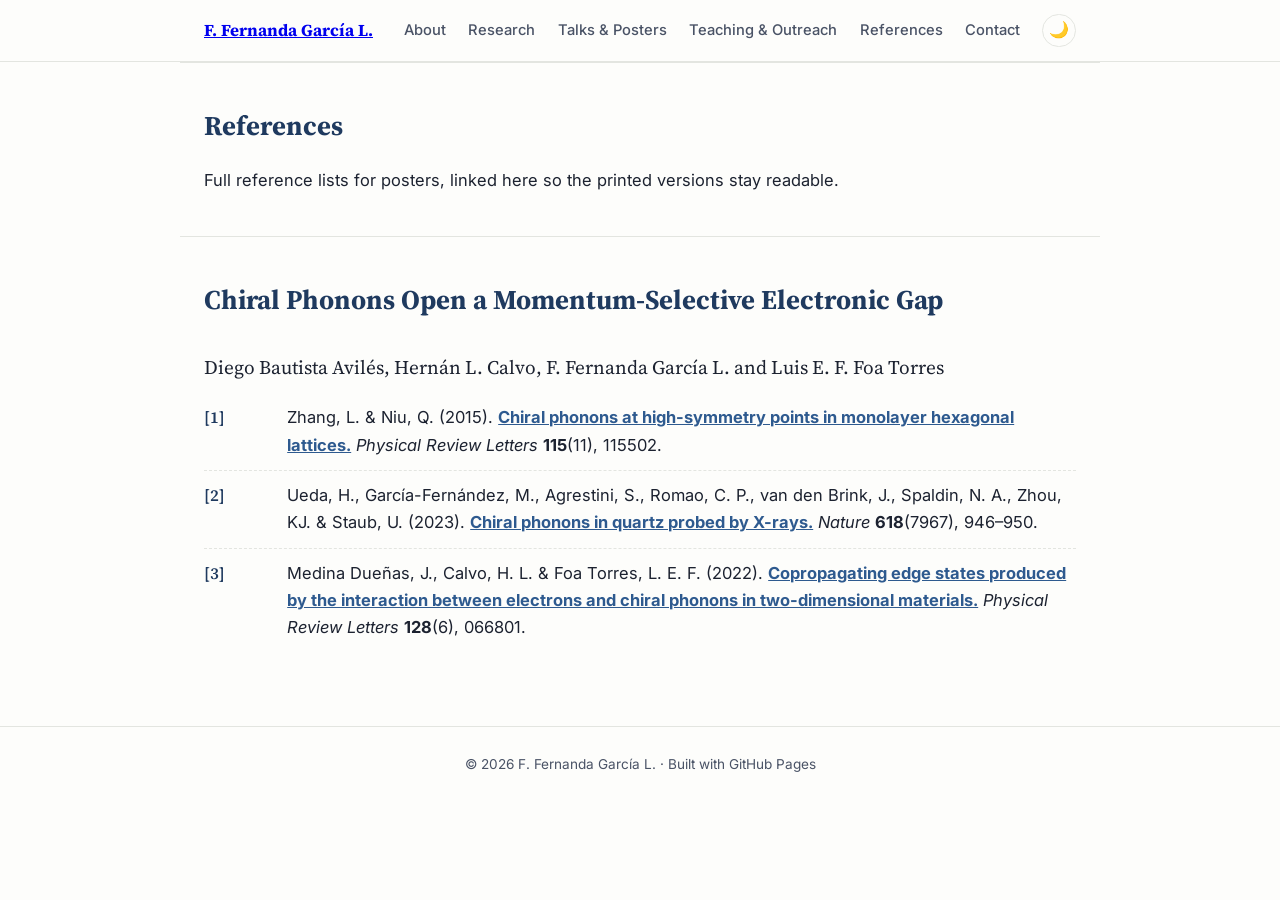
==== references.html @ 7808bed7 "Add References page for poster reference lists Posters link here by QR instead of printing the full " ====
<!DOCTYPE html>
<html lang="en">
<head>
  <meta charset="UTF-8">
  <meta name="viewport" content="width=device-width, initial-scale=1.0">
  <title>References — F. Fernanda García L.</title>
  <meta name="description" content="Reference lists for posters and talks by F. Fernanda García L.">
  <link rel="preconnect" href="https://fonts.googleapis.com">
  <link rel="preconnect" href="https://fonts.gstatic.com" crossorigin>
  <link href="https://fonts.googleapis.com/css2?family=Source+Serif+4:ital,opsz,wght@0,8..60,400;0,8..60,600;0,8..60,700;1,8..60,400&family=Inter:wght@400;500;600&display=swap" rel="stylesheet">
  <link rel="icon" href="data:image/svg+xml,<svg xmlns=%22http://www.w3.org/2000/svg%22 viewBox=%220 0 100 100%22><text y=%22.9em%22 font-size=%2290%22>⚛️</text></svg>">
  <link rel="stylesheet" href="styles.css?v=3">
  <script>
    // Set the theme before first paint to avoid a flash of the wrong mode
    (function () {
      var saved = localStorage.getItem("theme");
      var theme = saved || (window.matchMedia("(prefers-color-scheme: dark)").matches ? "dark" : "light");
      document.documentElement.setAttribute("data-theme", theme);
    })();
  </script>
</head>
<body>

<header class="site-header">
  <nav class="nav">
    <span class="nav-name"><a href="index.html">F. Fernanda García L.</a></span>
    <div class="nav-links">
      <a href="index.html#about">About</a>
      <a href="index.html#research">Research</a>
      <a href="index.html#talks">Talks &amp; Posters</a>
      <a href="index.html#teaching">Teaching &amp; Outreach</a>
      <a href="references.html">References</a>
      <a href="index.html#contact">Contact</a>
      <button class="theme-toggle" id="theme-toggle" aria-label="Toggle dark mode" title="Toggle dark mode">🌙</button>
    </div>
  </nav>
</header>

<main>

  <section class="section">
    <h2>References</h2>
    <p>
      Full reference lists for posters, linked here so the printed versions stay readable.
    </p>
  </section>

  <section class="section" id="chiral-phonons-gap">
    <h2>Chiral Phonons Open a Momentum-Selective Electronic Gap</h2>
    <p class="subheading">
      Diego Bautista Avilés, Hernán L. Calvo, F. Fernanda García L. and Luis E. F. Foa Torres
    </p>
    <ul class="timeline">
      <li>
        <span class="year">[1]</span>
        <div>
          Zhang, L. &amp; Niu, Q. (2015).
          <strong><a href="https://doi.org/10.1103/PhysRevLett.115.115502" target="_blank" rel="noopener">Chiral phonons at high-symmetry points in monolayer hexagonal lattices.</a></strong>
          <em>Physical Review Letters</em> <strong>115</strong>(11), 115502.
        </div>
      </li>
      <li>
        <span class="year">[2]</span>
        <div>
          Ueda, H., García-Fernández, M., Agrestini, S., Romao, C. P., van den Brink, J.,
          Spaldin, N. A., Zhou, KJ. &amp; Staub, U. (2023).
          <strong><a href="https://doi.org/10.1038/s41586-023-06016-5" target="_blank" rel="noopener">Chiral phonons in quartz probed by X-rays.</a></strong>
          <em>Nature</em> <strong>618</strong>(7967), 946–950.
        </div>
      </li>
      <li>
        <span class="year">[3]</span>
        <div>
          Medina Dueñas, J., Calvo, H. L. &amp; Foa Torres, L. E. F. (2022).
          <strong><a href="https://doi.org/10.1103/PhysRevLett.128.066801" target="_blank" rel="noopener">Copropagating edge states produced by the interaction between electrons and chiral phonons in two-dimensional materials.</a></strong>
          <em>Physical Review Letters</em> <strong>128</strong>(6), 066801.
        </div>
      </li>
    </ul>
  </section>

</main>

<footer class="site-footer">
  <p>© 2026 F. Fernanda García L. · Built with GitHub Pages</p>
</footer>

<script>
  (function () {
    var btn = document.getElementById("theme-toggle");
    function syncIcon() {
      btn.textContent = document.documentElement.getAttribute("data-theme") === "dark" ? "☀️" : "🌙";
    }
    btn.addEventListener("click", function () {
      var next = document.documentElement.getAttribute("data-theme") === "dark" ? "light" : "dark";
      document.documentElement.setAttribute("data-theme", next);
      localStorage.setItem("theme", next);
      syncIcon();
    });
    syncIcon();
  })();
</script>

</body>
</html>
---- styles.css ----
:root {
  --ink: #1c2230;
  --ink-soft: #4a5366;
  --accent: #1f3a5f;
  --accent-light: #2e5a8f;
  --paper: #fdfdfb;
  --paper-alt: #f4f5f2;
  --rule: #e3e5e0;
  --header-bg: rgba(253, 253, 251, 0.92);
  --btn-text: #ffffff;
  --photo-shadow: rgba(28, 34, 48, 0.18);
  --serif: "Source Serif 4", Georgia, "Times New Roman", serif;
  --sans: "Inter", -apple-system, "Segoe UI", Helvetica, Arial, sans-serif;
  color-scheme: light;
}

[data-theme="dark"] {
  --ink: #e4e7ee;
  --ink-soft: #a3acbe;
  --accent: #8fb4e3;
  --accent-light: #aecbf0;
  --paper: #14181f;
  --paper-alt: #1d232e;
  --rule: #2c3442;
  --header-bg: rgba(20, 24, 31, 0.92);
  --btn-text: #14181f;
  --photo-shadow: rgba(0, 0, 0, 0.5);
  color-scheme: dark;
}

* { margin: 0; padding: 0; box-sizing: border-box; }

html { scroll-behavior: smooth; }

body {
  font-family: var(--sans);
  color: var(--ink);
  background: var(--paper);
  line-height: 1.65;
  font-size: 16.5px;
}

/* ---------- Header / nav ---------- */
.site-header {
  position: sticky;
  top: 0;
  z-index: 10;
  background: var(--header-bg);
  backdrop-filter: blur(8px);
  border-bottom: 1px solid var(--rule);
}

.nav {
  max-width: 920px;
  margin: 0 auto;
  padding: 0.85rem 1.5rem;
  display: flex;
  align-items: center;
  justify-content: space-between;
  flex-wrap: wrap;
  gap: 0.5rem;
}

.nav-name {
  font-family: var(--serif);
  font-weight: 700;
  font-size: 1.05rem;
  color: var(--accent);
}

.nav-links {
  display: flex;
  gap: 1.4rem;
  flex-wrap: wrap;
  align-items: center;
}

.nav-links a {
  text-decoration: none;
  color: var(--ink-soft);
  font-size: 0.92rem;
  font-weight: 500;
}

.nav-links a:hover { color: var(--accent-light); }

/* ---------- Hero ---------- */
.hero {
  max-width: 920px;
  margin: 0 auto;
  padding: 4rem 1.5rem 3rem;
  display: grid;
  grid-template-columns: 1fr 240px;
  gap: 3rem;
  align-items: start;
}

.hero h1 {
  font-family: var(--serif);
  font-size: 2.5rem;
  font-weight: 700;
  line-height: 1.15;
  color: var(--accent);
}

.hero-role {
  margin-top: 0.6rem;
  font-size: 1.08rem;
  font-weight: 600;
  color: var(--ink);
}

.hero-affiliation {
  margin-top: 0.35rem;
  font-size: 0.95rem;
  color: var(--ink-soft);
}

.hero-bio { margin-top: 1.3rem; }

.hero-bio a { color: var(--accent-light); }

.hero-actions {
  margin-top: 1.6rem;
  display: flex;
  gap: 0.8rem;
  flex-wrap: wrap;
}

.btn {
  display: inline-block;
  padding: 0.55rem 1.3rem;
  border-radius: 4px;
  background: var(--accent);
  color: var(--btn-text);
  text-decoration: none;
  font-size: 0.92rem;
  font-weight: 500;
}

.btn:hover { background: var(--accent-light); }

.btn-outline {
  background: transparent;
  color: var(--accent);
  border: 1px solid var(--accent);
}

.btn-outline:hover {
  background: var(--paper-alt);
  color: var(--accent);
}

.hero-photo img {
  width: 100%;
  border-radius: 6px;
  box-shadow: 0 4px 18px var(--photo-shadow);
}

/* ---------- Theme toggle ---------- */
.theme-toggle {
  background: none;
  border: 1px solid var(--rule);
  border-radius: 999px;
  width: 2.1rem;
  height: 2.1rem;
  font-size: 1rem;
  line-height: 1;
  cursor: pointer;
  color: var(--ink);
  display: inline-flex;
  align-items: center;
  justify-content: center;
}

.theme-toggle:hover { border-color: var(--accent-light); }

/* ---------- Sections ---------- */
.section {
  max-width: 920px;
  margin: 0 auto;
  padding: 2.6rem 1.5rem;
  border-top: 1px solid var(--rule);
}

.section h2 {
  font-family: var(--serif);
  font-size: 1.7rem;
  color: var(--accent);
  margin-bottom: 1.1rem;
}

.section p + p { margin-top: 0.9rem; }

.section a { color: var(--accent-light); }

.subheading {
  font-family: var(--serif);
  font-size: 1.2rem;
  color: var(--ink);
  margin: 1.8rem 0 0.6rem;
}

/* ---------- Research cards ---------- */
.cards {
  display: grid;
  grid-template-columns: repeat(3, 1fr);
  gap: 1rem;
  margin: 1.5rem 0;
}

.card {
  background: var(--paper-alt);
  border: 1px solid var(--rule);
  border-radius: 6px;
  padding: 1.1rem 1.2rem;
}

.card h3 {
  font-family: var(--serif);
  font-size: 1.02rem;
  color: var(--accent);
  margin-bottom: 0.5rem;
  line-height: 1.35;
}

.card p {
  font-size: 0.88rem;
  color: var(--ink-soft);
}

.keywords {
  margin-top: 1.2rem;
  display: flex;
  flex-wrap: wrap;
  gap: 0.45rem;
}

.keywords span {
  font-size: 0.78rem;
  background: var(--paper-alt);
  border: 1px solid var(--rule);
  border-radius: 999px;
  padding: 0.18rem 0.7rem;
  color: var(--ink-soft);
}

/* ---------- Timeline (talks) ---------- */
.timeline {
  list-style: none;
}

.timeline li {
  display: grid;
  grid-template-columns: 64px 1fr;
  gap: 1.2rem;
  padding: 0.7rem 0;
  border-bottom: 1px dashed var(--rule);
}

.timeline li:last-child { border-bottom: none; }

.timeline .year {
  font-family: var(--serif);
  font-weight: 600;
  color: var(--accent);
}

/* ---------- Lists ---------- */
.plain-list {
  list-style: none;
}

.plain-list li {
  padding: 0.45rem 0;
}

/* ---------- Footer ---------- */
.site-footer {
  border-top: 1px solid var(--rule);
  margin-top: 2rem;
  padding: 1.6rem 1.5rem;
  text-align: center;
  font-size: 0.85rem;
  color: var(--ink-soft);
}

/* ---------- Responsive ---------- */
@media (max-width: 720px) {
  .hero {
    grid-template-columns: 1fr;
    padding-top: 2.5rem;
  }

  .hero-photo {
    order: -1;
    max-width: 200px;
  }

  .hero h1 { font-size: 2rem; }

  .cards { grid-template-columns: 1fr; }
}
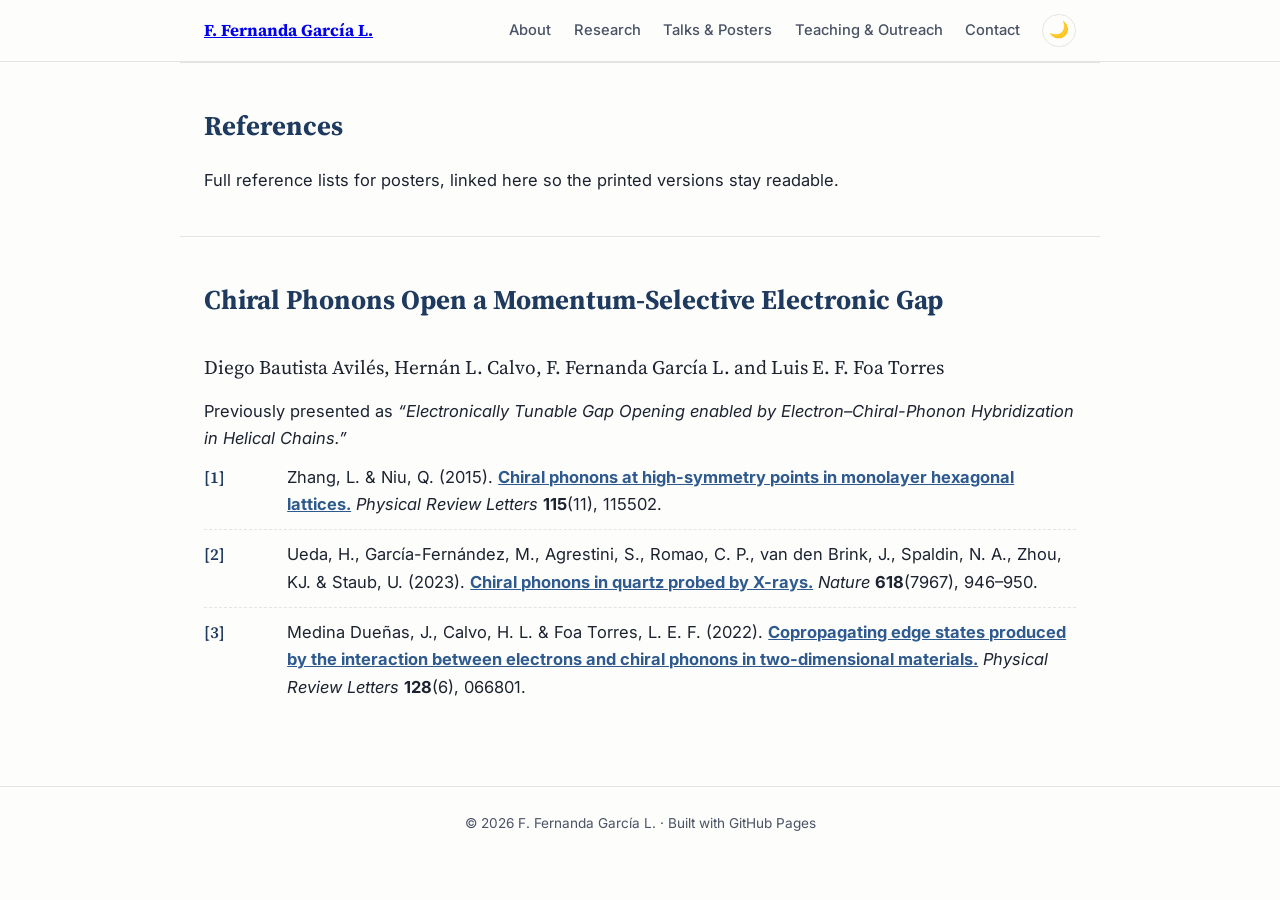
==== commit 47104b75: "Reach poster references from the Talks list, not the main nav The References page is a per-poster re" ====
--- a/references.html
+++ b/references.html
@@ -29,7 +29,6 @@
       <a href="index.html#research">Research</a>
       <a href="index.html#talks">Talks &amp; Posters</a>
       <a href="index.html#teaching">Teaching &amp; Outreach</a>
-      <a href="references.html">References</a>
       <a href="index.html#contact">Contact</a>
       <button class="theme-toggle" id="theme-toggle" aria-label="Toggle dark mode" title="Toggle dark mode">🌙</button>
     </div>
@@ -49,6 +48,10 @@
     <h2>Chiral Phonons Open a Momentum-Selective Electronic Gap</h2>
     <p class="subheading">
       Diego Bautista Avilés, Hernán L. Calvo, F. Fernanda García L. and Luis E. F. Foa Torres
+    </p>
+    <p>
+      Previously presented as <em>“Electronically Tunable Gap Opening enabled by
+      Electron–Chiral-Phonon Hybridization in Helical Chains.”</em>
     </p>
     <ul class="timeline">
       <li>
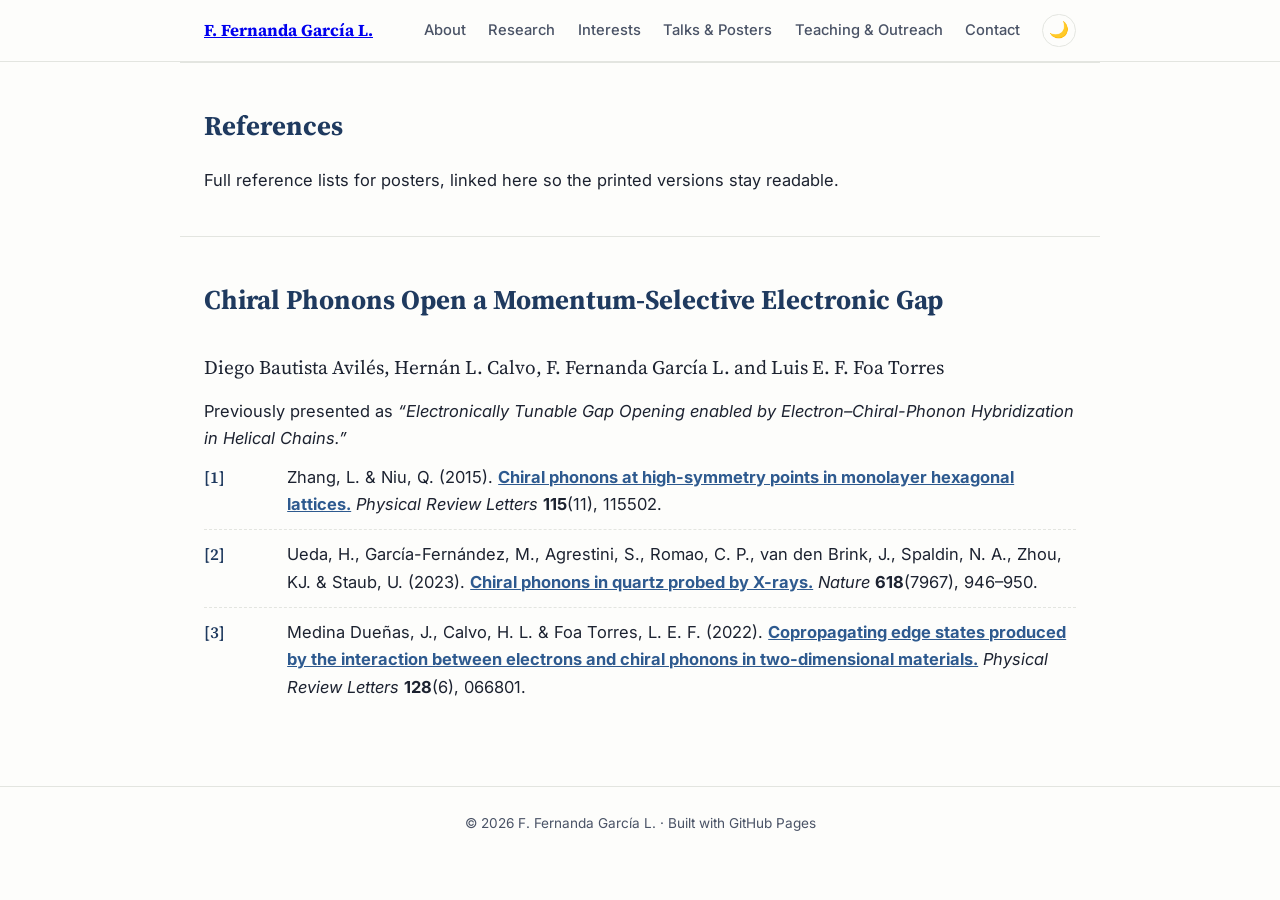
==== commit b089714e: "Add an Interests section and Spanish and French versions of the page Interests lists the five topics" ====
--- a/references.html
+++ b/references.html
@@ -9,7 +9,7 @@
   <link rel="preconnect" href="https://fonts.gstatic.com" crossorigin>
   <link href="https://fonts.googleapis.com/css2?family=Source+Serif+4:ital,opsz,wght@0,8..60,400;0,8..60,600;0,8..60,700;1,8..60,400&family=Inter:wght@400;500;600&display=swap" rel="stylesheet">
   <link rel="icon" href="data:image/svg+xml,<svg xmlns=%22http://www.w3.org/2000/svg%22 viewBox=%220 0 100 100%22><text y=%22.9em%22 font-size=%2290%22>⚛️</text></svg>">
-  <link rel="stylesheet" href="styles.css?v=3">
+  <link rel="stylesheet" href="styles.css?v=4">
   <script>
     // Set the theme before first paint to avoid a flash of the wrong mode
     (function () {
@@ -27,6 +27,7 @@
     <div class="nav-links">
       <a href="index.html#about">About</a>
       <a href="index.html#research">Research</a>
+      <a href="index.html#interests">Interests</a>
       <a href="index.html#talks">Talks &amp; Posters</a>
       <a href="index.html#teaching">Teaching &amp; Outreach</a>
       <a href="index.html#contact">Contact</a>
--- a/styles.css
+++ b/styles.css
@@ -301,3 +301,21 @@
 
   .cards { grid-template-columns: 1fr; }
 }
+
+/* ---------- Selector de idioma ---------- */
+.lang-switch {
+  display: inline-flex;
+  gap: 0.4rem;
+  margin-left: 0.5rem;
+  padding-left: 0.8rem;
+  border-left: 1px solid var(--rule, rgba(128,128,128,0.35));
+  font-size: 0.78rem;
+  letter-spacing: 0.05em;
+}
+.lang-switch a { font-size: 0.78rem; opacity: 0.55; }
+.lang-switch a:hover { opacity: 0.9; }
+.lang-switch a[aria-current="page"] {
+  opacity: 1;
+  font-weight: 600;
+  color: var(--accent-light);
+}
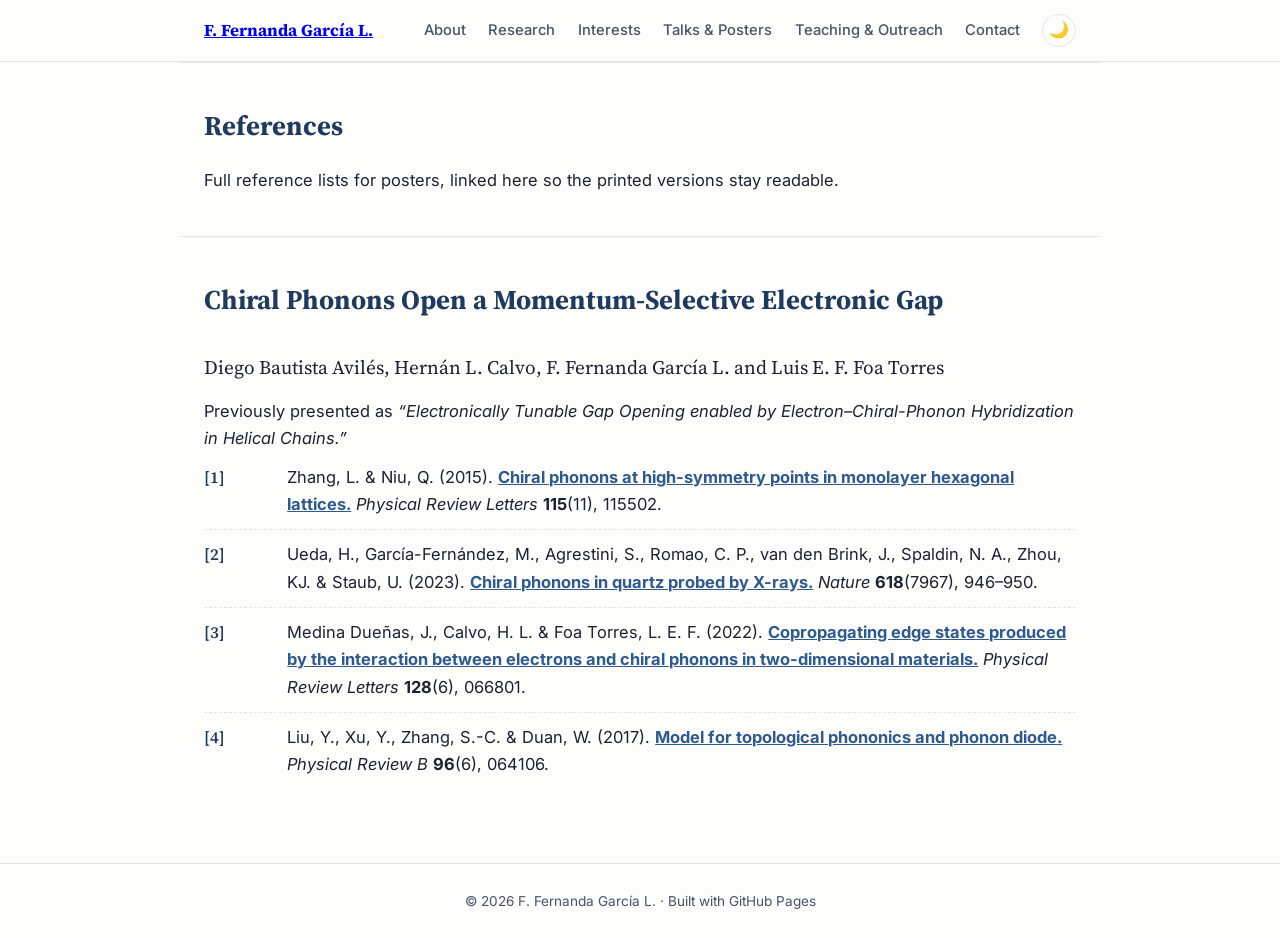
==== commit 7c353f1f: "Add Liu et al. (PRB 96, 064106) as reference [4] of the chiral-phonon gap poster Co-Authored-By: Cla" ====
--- a/references.html
+++ b/references.html
@@ -80,6 +80,14 @@
           <em>Physical Review Letters</em> <strong>128</strong>(6), 066801.
         </div>
       </li>
+      <li>
+        <span class="year">[4]</span>
+        <div>
+          Liu, Y., Xu, Y., Zhang, S.-C. &amp; Duan, W. (2017).
+          <strong><a href="https://doi.org/10.1103/PhysRevB.96.064106" target="_blank" rel="noopener">Model for topological phononics and phonon diode.</a></strong>
+          <em>Physical Review B</em> <strong>96</strong>(6), 064106.
+        </div>
+      </li>
     </ul>
   </section>
 
